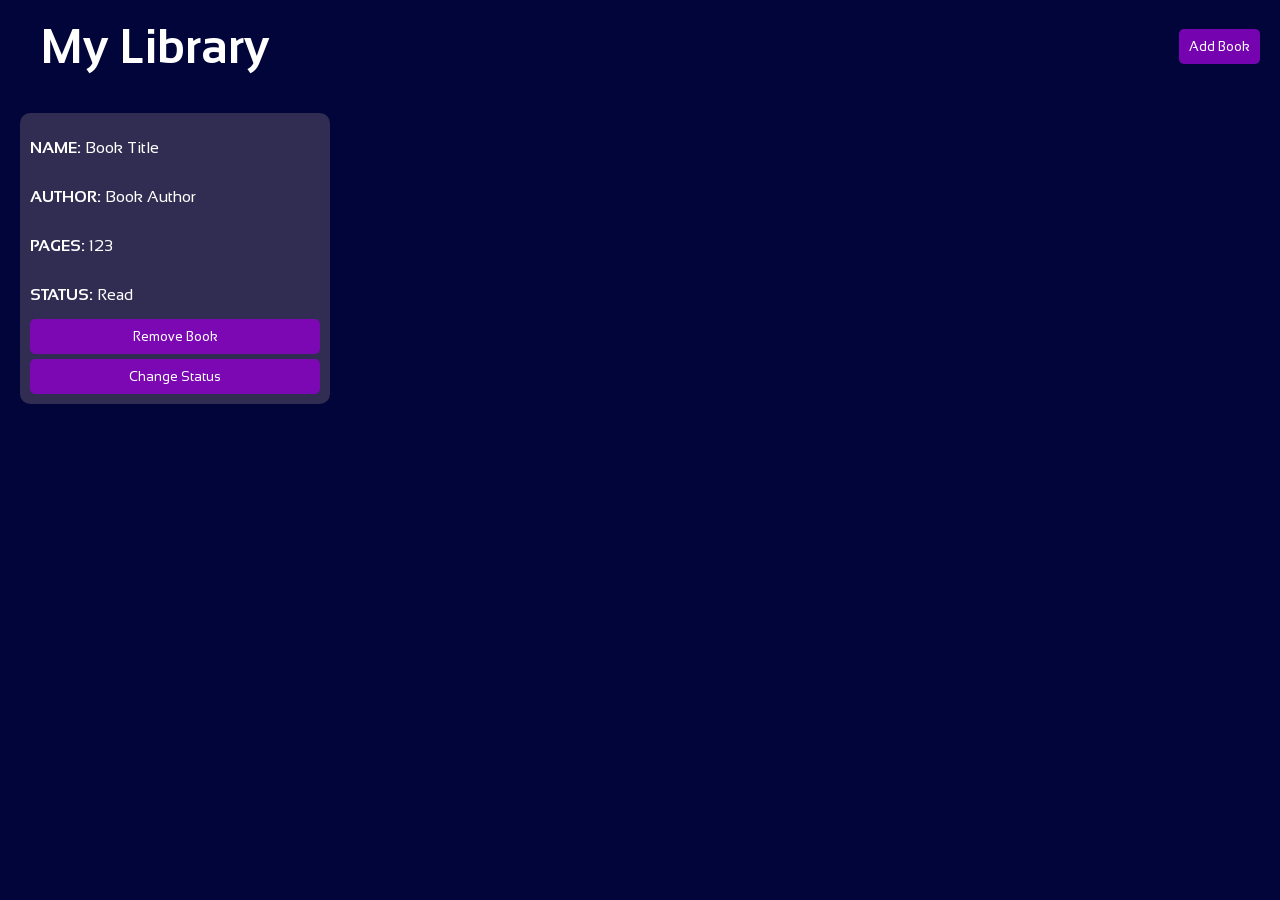
==== MyLibrary/index.html @ b63dc5fb "Started MyLibrary project" ====
<!DOCTYPE html>
<html lang="en">
<head>
    <meta charset="UTF-8">
    <title>My Library</title>
    <link rel="stylesheet" href="style.css">
    <link rel="preconnect" href="https://fonts.googleapis.com">
    <link rel="preconnect" href="https://fonts.gstatic.com" crossorigin>
    <link href="https://fonts.googleapis.com/css2?family=Sansation:ital,wght@0,300;0,400;0,700;1,300;1,400;1,700&display=swap" rel="stylesheet">
</head>
<body> 
    <header>
        <h1>My Library</h1>
        <button class="add-book-btn">Add Book</button>
    </header>
    <div class = "container">
        <div class = "book-card">
            <div class = "name">
                <p><b>NAME:</b> Book Title</p>
            </div>
            <div class = "author">
                <p><b>AUTHOR:</b> Book Author</p>
            </div>
            <div class = "pages">
                <p><b>PAGES:</b> 123</p>
            </div>
            <div class = "status">
                <p><b>STATUS:</b> Read</p>
            </div>
            <div class = "buttons">
                <button class="remove-book-btn">Remove Book</button>
                <button class="toggle-status-btn">Change Status</button>
            </div>
        </div>
    </div>
    <dialog id="add-book-dialog">
        <form method="dialog">
            <label for="book-title">Book Title:</label>
            <input type="text" id="book-title" name="book-title" required>
            <label for="book-author">Book Author:</label>
            <input type="text" id="book-author" name="book-author" required>
            <label for="book-pages">Number of Pages:</label>
            <input type="number" id="book-pages" name="book-pages" required>
            <label for="book-status">Read Status:</label>
            <select id="book-status" name="book-status">
                <option value="read">Read</option>
                <option value="not-read">Not Read</option>
            </select>
            <button type="submit">Add Book</button>
        </form>
    </dialog>
</body>
---- MyLibrary/style.css ----
*{
    font-family: 'Sansation', sans-serif;
}
body{
    background-color: rgb(1, 5, 57);
    margin:0;
    height:100vh;
    display:flex;
    flex-direction:column;
}
body header{
    color: white;
    display: flex;
    padding: 20px;
    align-items: center;
    justify-content: space-between;
}
body header h1{
    font-size: 3rem;
    margin: 0 0 0 20px;
    width: 50%;
}
.container{
    flex:1;
    padding: 20px;
    display:grid;
    grid-template-columns: repeat(auto-fill, minmax(250px, 1fr));
    align-items: start;
}
.container .book-card{
    background-color:rgba(100, 86, 107, 0.479);
    color: white;
    display:flex;
    flex-direction:column;
    padding: 10px;
    font-size: 1rem;
    border-radius: 10px;
}
.book-card .buttons{
    display:flex;
    flex-direction:column;
    gap: 5px;
}
button {
  background-color: rgba(132, 4, 192, 0.886);
  color: white;
  border: none;
  border-radius: 5px;
  cursor: pointer;
  padding: 10px;
}
button:hover {
  background-color: rgba(132, 4, 192, 0.5);
}
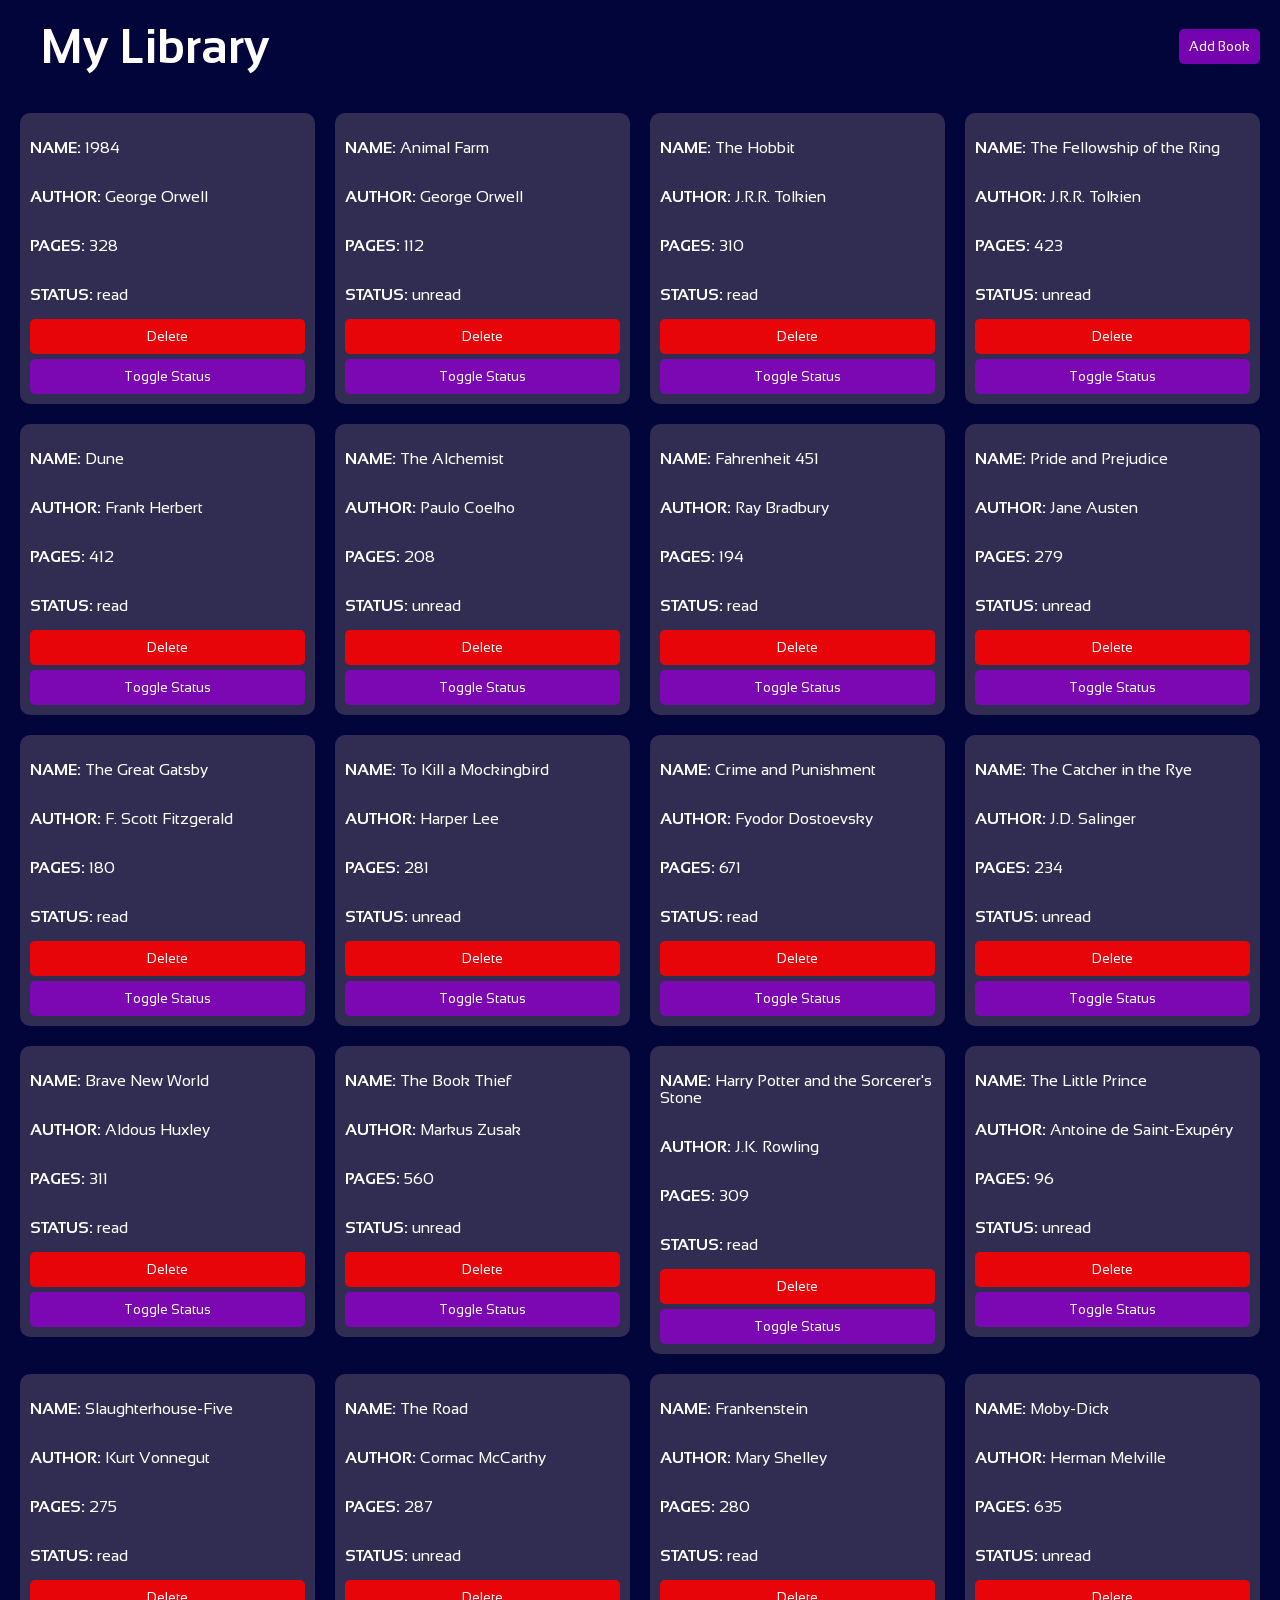
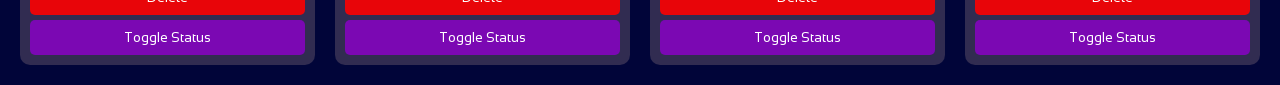
==== commit 1922b72f: "finished MyLibrary" ====
--- a/MyLibrary/index.html
+++ b/MyLibrary/index.html
@@ -14,27 +14,9 @@
         <button class="add-book-btn">Add Book</button>
     </header>
     <div class = "container">
-        <div class = "book-card">
-            <div class = "name">
-                <p><b>NAME:</b> Book Title</p>
-            </div>
-            <div class = "author">
-                <p><b>AUTHOR:</b> Book Author</p>
-            </div>
-            <div class = "pages">
-                <p><b>PAGES:</b> 123</p>
-            </div>
-            <div class = "status">
-                <p><b>STATUS:</b> Read</p>
-            </div>
-            <div class = "buttons">
-                <button class="remove-book-btn">Remove Book</button>
-                <button class="toggle-status-btn">Change Status</button>
-            </div>
-        </div>
     </div>
     <dialog id="add-book-dialog">
-        <form method="dialog">
+        <form id ="add-book-form">
             <label for="book-title">Book Title:</label>
             <input type="text" id="book-title" name="book-title" required>
             <label for="book-author">Book Author:</label>
@@ -44,9 +26,10 @@
             <label for="book-status">Read Status:</label>
             <select id="book-status" name="book-status">
                 <option value="read">Read</option>
-                <option value="not-read">Not Read</option>
+                <option value="unread">unread</option>
             </select>
             <button type="submit">Add Book</button>
         </form>
     </dialog>
+    <script src="script.js"></script>
 </body>
--- a/MyLibrary/style.css
+++ b/MyLibrary/style.css
@@ -4,7 +4,7 @@
 body{
     background-color: rgb(1, 5, 57);
     margin:0;
-    height:100vh;
+    min-height:100vh;
     display:flex;
     flex-direction:column;
 }
@@ -26,6 +26,7 @@
     display:grid;
     grid-template-columns: repeat(auto-fill, minmax(250px, 1fr));
     align-items: start;
+    gap: 20px;
 }
 .container .book-card{
     background-color:rgba(100, 86, 107, 0.479);
@@ -51,4 +52,34 @@
 }
 button:hover {
   background-color: rgba(132, 4, 192, 0.5);
+}
+button.delete-button {
+    background-color: rgba(255, 0, 0, 0.886);
+    color: white;
+    border: none;
+    border-radius: 5px;
+    cursor: pointer;
+    padding: 10px;
+}
+button.delete-button:hover {
+    background-color: rgba(255, 0, 0, 0.5);
+}
+dialog{
+    border: none;
+    border-radius: 5px;
+    width: 300px;
+    font-size: 1.2rem;
+}
+form{
+    display:flex;
+    flex-direction:column;
+    gap: 10px;
+}
+form button{
+    cursor: pointer;
+    padding: 15px;
+    margin-top: 10px;
+}
+form input{
+    font-size: 1rem;
 }
